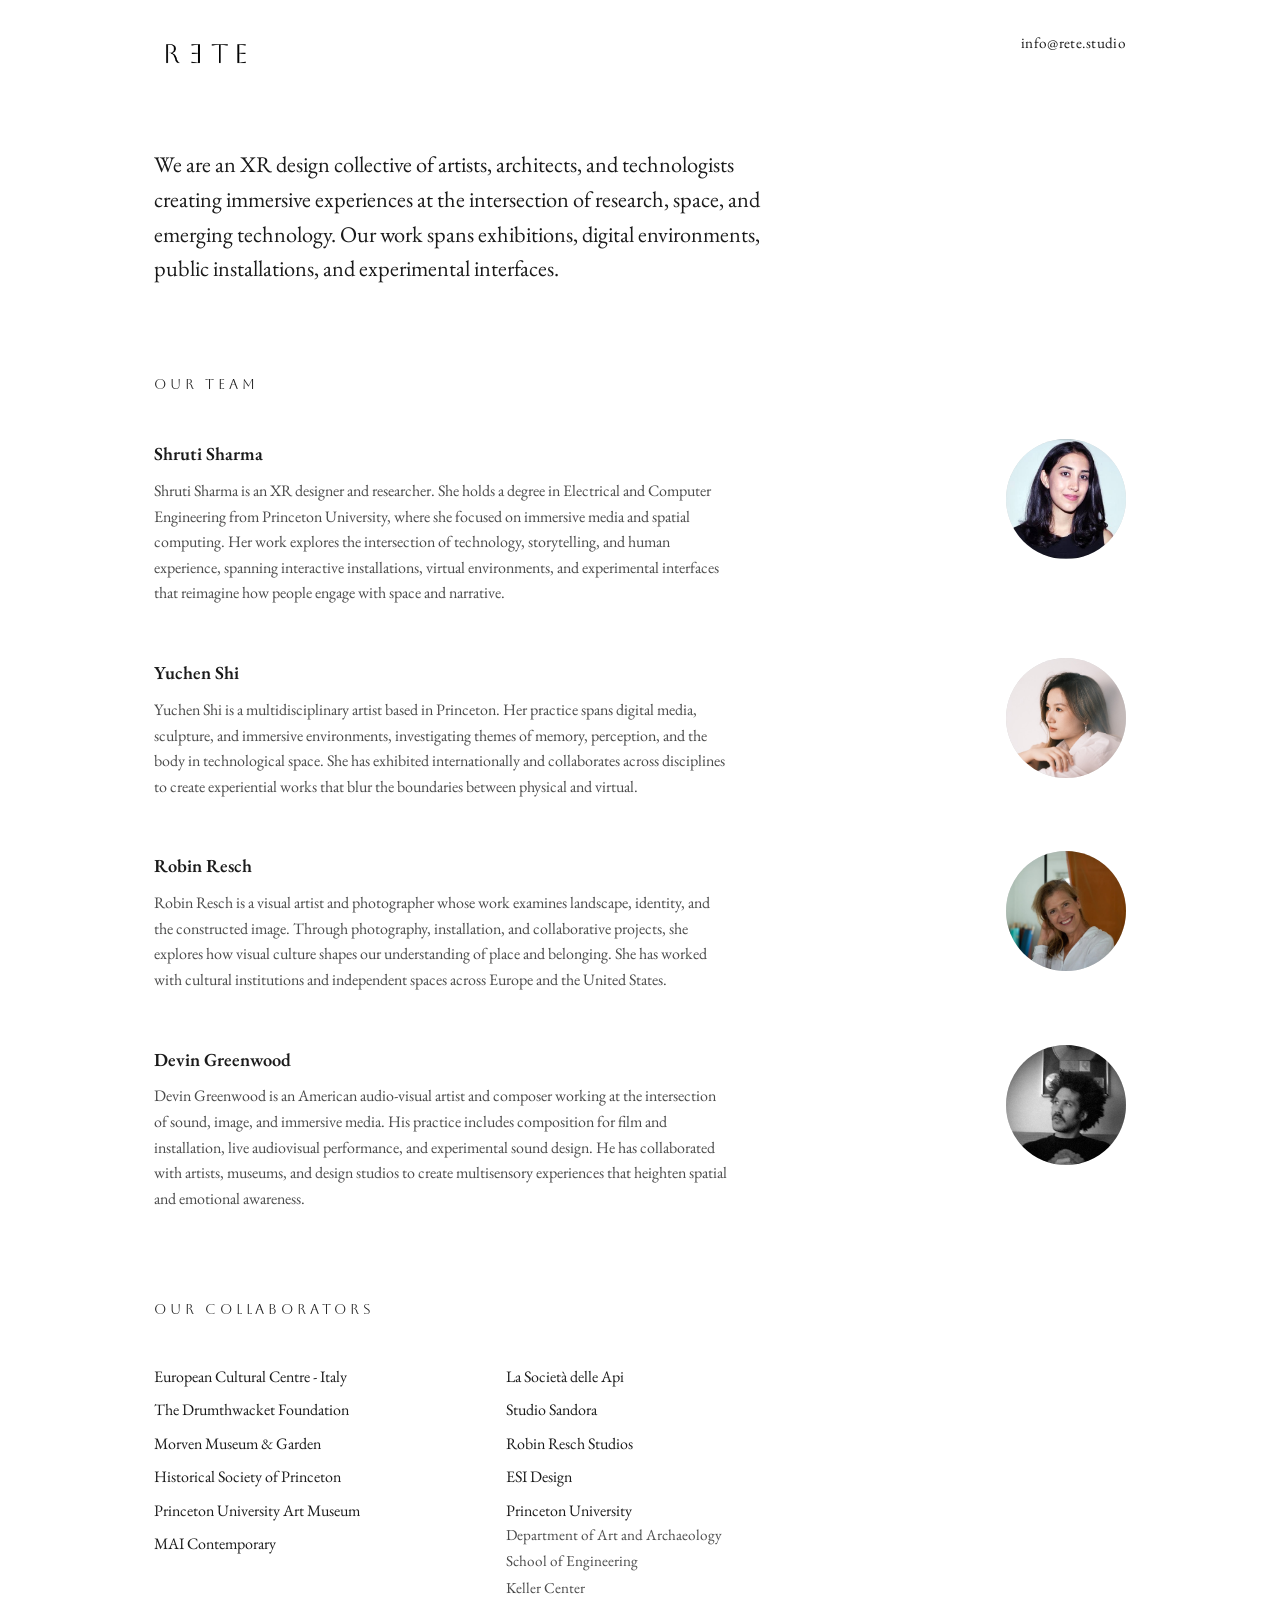
==== about.html @ 3085a91a "Deploy RETE site for GitHub Pages." ====
<!DOCTYPE html>
<html lang="en">
<head>
  <meta charset="UTF-8" />
  <meta name="viewport" content="width=device-width, initial-scale=1.0" />
  <meta name="description" content="About RETE — an XR design collective of artists, architects, and technologists." />
  <title>About Us — RETE</title>
  <link rel="preconnect" href="https://fonts.googleapis.com" />
  <link rel="preconnect" href="https://fonts.gstatic.com" crossorigin />
  <link href="https://fonts.googleapis.com/css2?family=Aboreto&family=EB+Garamond:ital,wght@0,400;0,500;0,600;1,400&display=swap" rel="stylesheet" />
  <link rel="stylesheet" href="styles.css" />
</head>
<body class="page-about">
  <main class="about">
    <header class="about-header">
      <a href="index.html" class="logo logo--header">
        <img src="assets/logo.png" alt="RETE" width="349" height="145" />
      </a>
      <a class="about-email" href="mailto:info@rete.studio">info@rete.studio</a>
    </header>

    <p class="about-intro emerge">
      We are an XR design collective of artists, architects, and technologists creating immersive experiences at the intersection of research, space, and emerging technology. Our work spans exhibitions, digital environments, public installations, and experimental interfaces.
    </p>

    <section class="team" aria-labelledby="team-heading">
      <h2 id="team-heading" class="section-title emerge">OUR TEAM</h2>

      <article class="team-member emerge">
        <div class="team-member-copy">
          <h3 class="team-name">Shruti Sharma</h3>
          <p>
            Shruti Sharma is an XR designer and researcher. She holds a degree in Electrical and Computer Engineering from Princeton University, where she focused on immersive media and spatial computing. Her work explores the intersection of technology, storytelling, and human experience, spanning interactive installations, virtual environments, and experimental interfaces that reimagine how people engage with space and narrative.
          </p>
        </div>
        <div class="team-portrait">
          <img src="assets/shruti-sharma.png" alt="Shruti Sharma" width="200" height="200" />
        </div>
      </article>

      <article class="team-member emerge">
        <div class="team-member-copy">
          <h3 class="team-name">Yuchen Shi</h3>
          <p>
            Yuchen Shi is a multidisciplinary artist based in Princeton. Her practice spans digital media, sculpture, and immersive environments, investigating themes of memory, perception, and the body in technological space. She has exhibited internationally and collaborates across disciplines to create experiential works that blur the boundaries between physical and virtual.
          </p>
        </div>
        <div class="team-portrait">
          <img src="assets/yuchen-shi.png" alt="Yuchen Shi" width="200" height="200" />
        </div>
      </article>

      <article class="team-member emerge">
        <div class="team-member-copy">
          <h3 class="team-name">Robin Resch</h3>
          <p>
            Robin Resch is a visual artist and photographer whose work examines landscape, identity, and the constructed image. Through photography, installation, and collaborative projects, she explores how visual culture shapes our understanding of place and belonging. She has worked with cultural institutions and independent spaces across Europe and the United States.
          </p>
        </div>
        <div class="team-portrait">
          <img src="assets/robin-resch.png" alt="Robin Resch" width="200" height="200" />
        </div>
      </article>

      <article class="team-member emerge">
        <div class="team-member-copy">
          <h3 class="team-name">Devin Greenwood</h3>
          <p>
            Devin Greenwood is an American audio-visual artist and composer working at the intersection of sound, image, and immersive media. His practice includes composition for film and installation, live audiovisual performance, and experimental sound design. He has collaborated with artists, museums, and design studios to create multisensory experiences that heighten spatial and emotional awareness.
          </p>
        </div>
        <div class="team-portrait">
          <img src="assets/devin-greenwood.png" alt="Devin Greenwood" width="200" height="200" />
        </div>
      </article>
    </section>

    <section class="collaborators" aria-labelledby="collaborators-heading">
      <h2 id="collaborators-heading" class="section-title emerge">OUR COLLABORATORS</h2>
      <div class="collaborators-grid emerge">
        <ul>
          <li>European Cultural Centre - Italy</li>
          <li>The Drumthwacket Foundation</li>
          <li>Morven Museum &amp; Garden</li>
          <li>Historical Society of Princeton</li>
          <li>Princeton University Art Museum</li>
          <li>MAI Contemporary</li>
        </ul>
        <ul>
          <li>La Società delle Api</li>
          <li>Studio Sandora</li>
          <li>Robin Resch Studios</li>
          <li>ESI Design</li>
          <li>
            Princeton University
            <ul class="collaborators-sub">
              <li>Department of Art and Archaeology</li>
              <li>School of Engineering</li>
              <li>Keller Center</li>
            </ul>
          </li>
        </ul>
      </div>
    </section>
  </main>

  <script src="about.js"></script>
</body>
</html>
---- styles.css ----
:root {
  --cream: #f7f0e8;
  --ink: #1a1a1a;
  --muted: #4a4a4a;
  --portrait: #d9d9d9;
  --page: #ffffff;
  --font-display: "Aboreto", serif;
  --font-serif: "EB Garamond", "Garamond", serif;
}

*,
*::before,
*::after {
  box-sizing: border-box;
}

html {
  scroll-behavior: smooth;
}

body {
  margin: 0;
  font-family: var(--font-serif);
  color: var(--ink);
  background: var(--page);
  line-height: 1.55;
  -webkit-font-smoothing: antialiased;
}

a {
  color: inherit;
  text-decoration: none;
}

/* ——— Logo ——— */

.logo {
  display: block;
  margin: 0;
  line-height: 0;
}

.logo img {
  display: block;
  width: auto;
  height: auto;
}

.logo--hero {
  position: relative;
  z-index: 2;
  width: clamp(12rem, 38vw, 22rem);
  opacity: 0;
  transform: translateY(12px) scale(0.985);
  filter: blur(8px);
  transition:
    opacity 1.6s cubic-bezier(0.22, 1, 0.36, 1),
    transform 1.6s cubic-bezier(0.22, 1, 0.36, 1),
    filter 1.6s cubic-bezier(0.22, 1, 0.36, 1);
}

.logo--hero img {
  width: 100%;
}

.logo--hero.is-visible {
  opacity: 1;
  transform: translateY(0) scale(1);
  filter: blur(0);
}

.logo--header {
  width: 6.5rem;
}

.logo--header img {
  width: 100%;
  filter: brightness(0);
}

/* ——— Home ——— */

.page-home {
  background: #1a0a0c;
}

.home-stage {
  position: fixed;
  inset: 0;
  z-index: 1;
  display: grid;
  place-items: center;
  overflow: hidden;
  pointer-events: none;
}

.home-stage .about-nav {
  pointer-events: none;
}

.home-stage .about-nav.is-visible {
  pointer-events: auto;
}

.home-base {
  position: absolute;
  inset: 0;
  background:
    radial-gradient(ellipse 70% 60% at 20% 25%, #ff8a3d 0%, transparent 55%),
    radial-gradient(ellipse 65% 55% at 55% 50%, #e84a3c 0%, transparent 58%),
    radial-gradient(ellipse 75% 65% at 80% 75%, #c41e72 0%, transparent 55%),
    linear-gradient(135deg, #ff6b35 0%, #e23a4a 42%, #b8186a 100%);
  filter: blur(28px);
  transform: scale(1.08);
}

.home-media {
  position: absolute;
  inset: 0;
  overflow: hidden;
  opacity: 0;
  transition: opacity 1.25s cubic-bezier(0.22, 1, 0.36, 1);
}

.home-media.is-active {
  opacity: 1;
}

.home-media--scroll {
  z-index: 1;
}

.home-video {
  position: absolute;
  inset: 0;
  width: 100%;
  height: 100%;
  object-fit: cover;
  object-position: center;
  transform: scale(1.35);
  opacity: 1;
  transition: opacity 1.1s ease;
}

.home-video.is-dissolving {
  opacity: 0;
}

.home-scroll {
  height: 180vh;
  pointer-events: none;
}

.about-nav {
  position: fixed;
  top: 1.75rem;
  right: 2rem;
  z-index: 20;
  font-family: var(--font-display);
  font-size: 0.7rem;
  letter-spacing: 0.22em;
  color: var(--cream);
  opacity: 0;
  transform: translateY(-8px);
  filter: blur(4px);
  transition:
    opacity 0.9s cubic-bezier(0.22, 1, 0.36, 1),
    transform 0.9s cubic-bezier(0.22, 1, 0.36, 1),
    filter 0.9s cubic-bezier(0.22, 1, 0.36, 1);
}

.about-nav.is-visible {
  opacity: 1;
  transform: translateY(0);
  filter: blur(0);
}

/* ——— About page ——— */

.page-about {
  background: var(--page);
}

.about {
  position: relative;
  background: var(--page);
  padding: 2rem clamp(1.5rem, 5vw, 4.5rem) 6rem;
  max-width: 1100px;
  margin: 0 auto;
}

.about-header {
  display: flex;
  align-items: flex-start;
  justify-content: space-between;
  gap: 1rem;
  margin-bottom: 4.5rem;
}

.about-email {
  font-family: var(--font-serif);
  font-size: 0.95rem;
  letter-spacing: 0.02em;
  color: var(--ink);
}

.about-intro {
  max-width: 38rem;
  margin: 0 0 5.5rem;
  font-size: clamp(1.15rem, 2.1vw, 1.4rem);
  font-weight: 400;
  line-height: 1.55;
  color: var(--ink);
}

.section-title {
  margin: 0 0 2.75rem;
  font-family: var(--font-display);
  font-size: 0.85rem;
  font-weight: 400;
  letter-spacing: 0.28em;
  text-transform: uppercase;
}

.team {
  margin-bottom: 5.5rem;
}

.team-member {
  display: grid;
  grid-template-columns: minmax(0, 1fr) auto;
  gap: clamp(1.5rem, 4vw, 3.5rem);
  align-items: start;
  margin-bottom: 3.25rem;
}

.team-member:last-child {
  margin-bottom: 0;
}

.team-name {
  margin: 0 0 0.65rem;
  font-family: var(--font-serif);
  font-size: 1.15rem;
  font-weight: 600;
}

.team-member-copy p {
  margin: 0;
  max-width: 36rem;
  font-size: 1rem;
  line-height: 1.6;
  color: var(--muted);
}

.team-portrait {
  width: clamp(5.5rem, 12vw, 7.5rem);
  height: clamp(5.5rem, 12vw, 7.5rem);
  border-radius: 50%;
  background: var(--portrait);
  flex-shrink: 0;
  overflow: hidden;
}

.team-portrait img {
  width: 100%;
  height: 100%;
  object-fit: cover;
  object-position: center top;
  display: block;
}

.collaborators-grid {
  display: grid;
  grid-template-columns: 1fr 1fr;
  gap: 2rem 4rem;
  max-width: 40rem;
}

.collaborators-grid ul {
  list-style: none;
  margin: 0;
  padding: 0;
}

.collaborators-grid > ul > li {
  margin-bottom: 0.55rem;
  font-size: 1rem;
  color: var(--ink);
}

.collaborators-sub {
  list-style: none;
  margin: 0.35rem 0 0;
  padding-left: 1.1rem;
}

.collaborators-sub li {
  margin-bottom: 0.2rem;
  font-size: 0.95rem;
  color: var(--muted);
}

/* ——— Scroll emerge ——— */

.emerge {
  opacity: 0;
  transform: translateY(18px);
  filter: blur(6px);
  transition:
    opacity 1s cubic-bezier(0.22, 1, 0.36, 1),
    transform 1s cubic-bezier(0.22, 1, 0.36, 1),
    filter 1s cubic-bezier(0.22, 1, 0.36, 1);
}

.emerge.is-visible {
  opacity: 1;
  transform: translateY(0);
  filter: blur(0);
}

@media (max-width: 700px) {
  .about-nav {
    top: 1.25rem;
    right: 1.25rem;
    font-size: 0.62rem;
  }

  .about-header {
    margin-bottom: 3rem;
  }

  .about-intro {
    margin-bottom: 3.5rem;
  }

  .team-member {
    grid-template-columns: 1fr;
    gap: 1.25rem;
  }

  .team-portrait {
    order: -1;
    width: 5rem;
    height: 5rem;
  }

  .collaborators-grid {
    grid-template-columns: 1fr;
    gap: 1.5rem;
  }
}

@media (prefers-reduced-motion: reduce) {
  .home-media,
  .home-video {
    transition: none;
  }

  .home-video {
    transform: scale(1.35);
  }

  .logo--hero,
  .about-nav,
  .emerge {
    transition: none;
    filter: none;
    transform: none;
  }

  .logo--hero,
  .about-nav.is-visible,
  .emerge.is-visible {
    opacity: 1;
  }
}
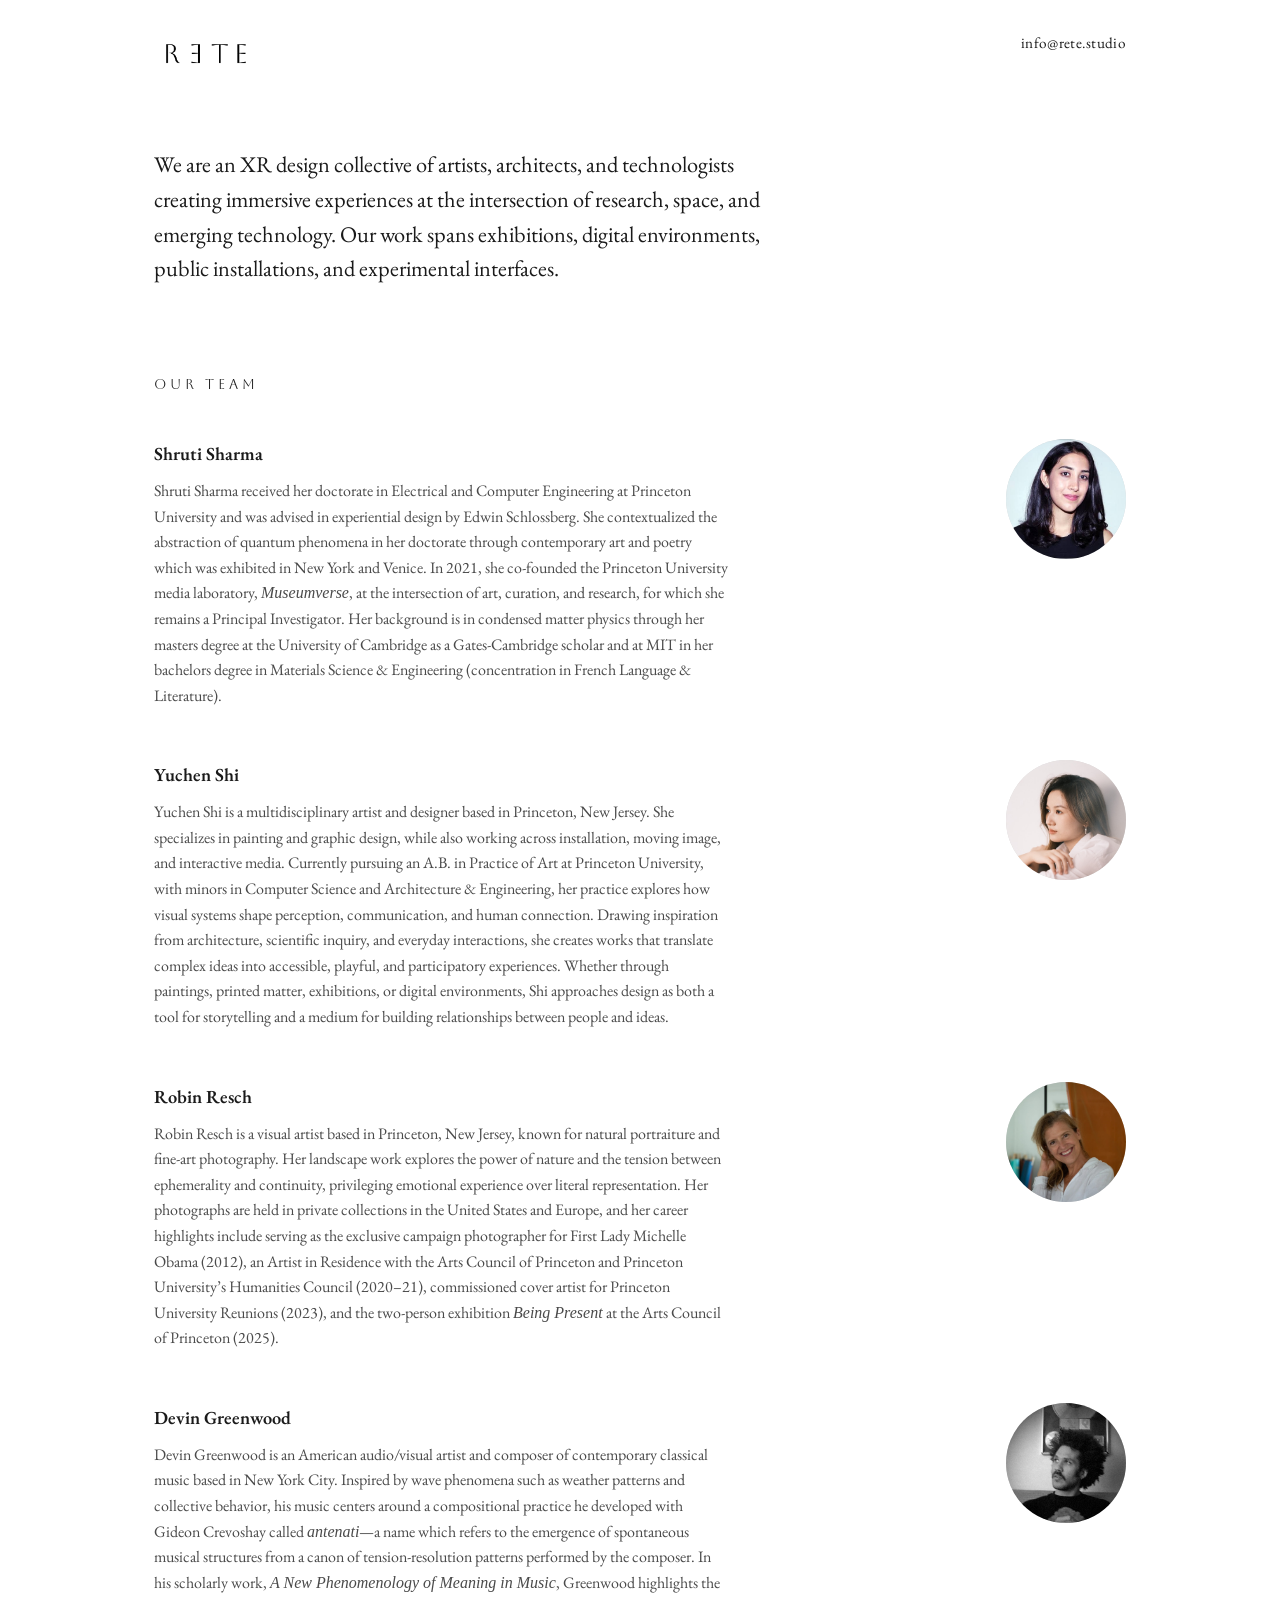
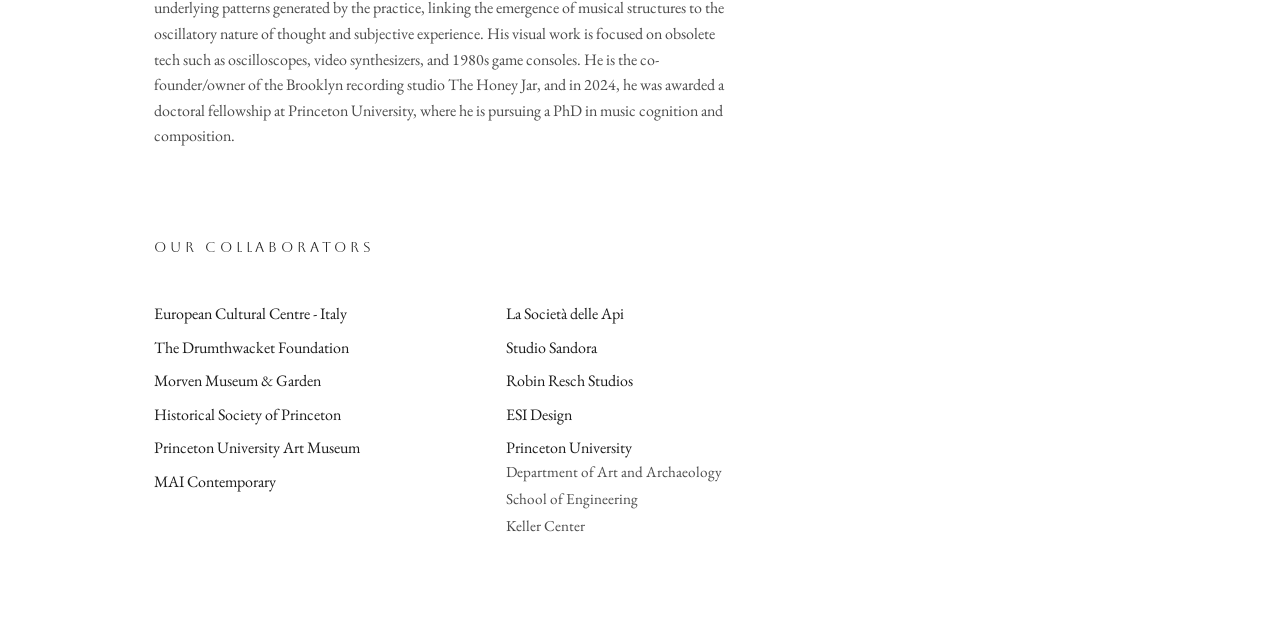
==== commit 48334eff: "Update team bios with final copy." ====
--- a/about.html
+++ b/about.html
@@ -30,7 +30,7 @@
         <div class="team-member-copy">
           <h3 class="team-name">Shruti Sharma</h3>
           <p>
-            Shruti Sharma is an XR designer and researcher. She holds a degree in Electrical and Computer Engineering from Princeton University, where she focused on immersive media and spatial computing. Her work explores the intersection of technology, storytelling, and human experience, spanning interactive installations, virtual environments, and experimental interfaces that reimagine how people engage with space and narrative.
+            Shruti Sharma received her doctorate in Electrical and Computer Engineering at Princeton University and was advised in experiential design by Edwin Schlossberg. She contextualized the abstraction of quantum phenomena in her doctorate through contemporary art and poetry which was exhibited in New York and Venice. In 2021, she co-founded the Princeton University media laboratory, <em>Museumverse</em>, at the intersection of art, curation, and research, for which she remains a Principal Investigator. Her background is in condensed matter physics through her masters degree at the University of Cambridge as a Gates-Cambridge scholar and at MIT in her bachelors degree in Materials Science &amp; Engineering (concentration in French Language &amp; Literature).
           </p>
         </div>
         <div class="team-portrait">
@@ -42,7 +42,7 @@
         <div class="team-member-copy">
           <h3 class="team-name">Yuchen Shi</h3>
           <p>
-            Yuchen Shi is a multidisciplinary artist based in Princeton. Her practice spans digital media, sculpture, and immersive environments, investigating themes of memory, perception, and the body in technological space. She has exhibited internationally and collaborates across disciplines to create experiential works that blur the boundaries between physical and virtual.
+            Yuchen Shi is a multidisciplinary artist and designer based in Princeton, New Jersey. She specializes in painting and graphic design, while also working across installation, moving image, and interactive media. Currently pursuing an A.B. in Practice of Art at Princeton University, with minors in Computer Science and Architecture &amp; Engineering, her practice explores how visual systems shape perception, communication, and human connection. Drawing inspiration from architecture, scientific inquiry, and everyday interactions, she creates works that translate complex ideas into accessible, playful, and participatory experiences. Whether through paintings, printed matter, exhibitions, or digital environments, Shi approaches design as both a tool for storytelling and a medium for building relationships between people and ideas.
           </p>
         </div>
         <div class="team-portrait">
@@ -54,7 +54,7 @@
         <div class="team-member-copy">
           <h3 class="team-name">Robin Resch</h3>
           <p>
-            Robin Resch is a visual artist and photographer whose work examines landscape, identity, and the constructed image. Through photography, installation, and collaborative projects, she explores how visual culture shapes our understanding of place and belonging. She has worked with cultural institutions and independent spaces across Europe and the United States.
+            Robin Resch is a visual artist based in Princeton, New Jersey, known for natural portraiture and fine-art photography. Her landscape work explores the power of nature and the tension between ephemerality and continuity, privileging emotional experience over literal representation. Her photographs are held in private collections in the United States and Europe, and her career highlights include serving as the exclusive campaign photographer for First Lady Michelle Obama (2012), an Artist in Residence with the Arts Council of Princeton and Princeton University’s Humanities Council (2020–21), commissioned cover artist for Princeton University Reunions (2023), and the two-person exhibition <em>Being Present</em> at the Arts Council of Princeton (2025).
           </p>
         </div>
         <div class="team-portrait">
@@ -66,7 +66,7 @@
         <div class="team-member-copy">
           <h3 class="team-name">Devin Greenwood</h3>
           <p>
-            Devin Greenwood is an American audio-visual artist and composer working at the intersection of sound, image, and immersive media. His practice includes composition for film and installation, live audiovisual performance, and experimental sound design. He has collaborated with artists, museums, and design studios to create multisensory experiences that heighten spatial and emotional awareness.
+            Devin Greenwood is an American audio/visual artist and composer of contemporary classical music based in New York City. Inspired by wave phenomena such as weather patterns and collective behavior, his music centers around a compositional practice he developed with Gideon Crevoshay called <em>antenati</em>—a name which refers to the emergence of spontaneous musical structures from a canon of tension-resolution patterns performed by the composer. In his scholarly work, <em>A New Phenomenology of Meaning in Music</em>, Greenwood highlights the underlying patterns generated by the practice, linking the emergence of musical structures to the oscillatory nature of thought and subjective experience. His visual work is focused on obsolete tech such as oscilloscopes, video synthesizers, and 1980s game consoles. He is the co-founder/owner of the Brooklyn recording studio The Honey Jar, and in 2024, he was awarded a doctoral fellowship at Princeton University, where he is pursuing a PhD in music cognition and composition.
           </p>
         </div>
         <div class="team-portrait">
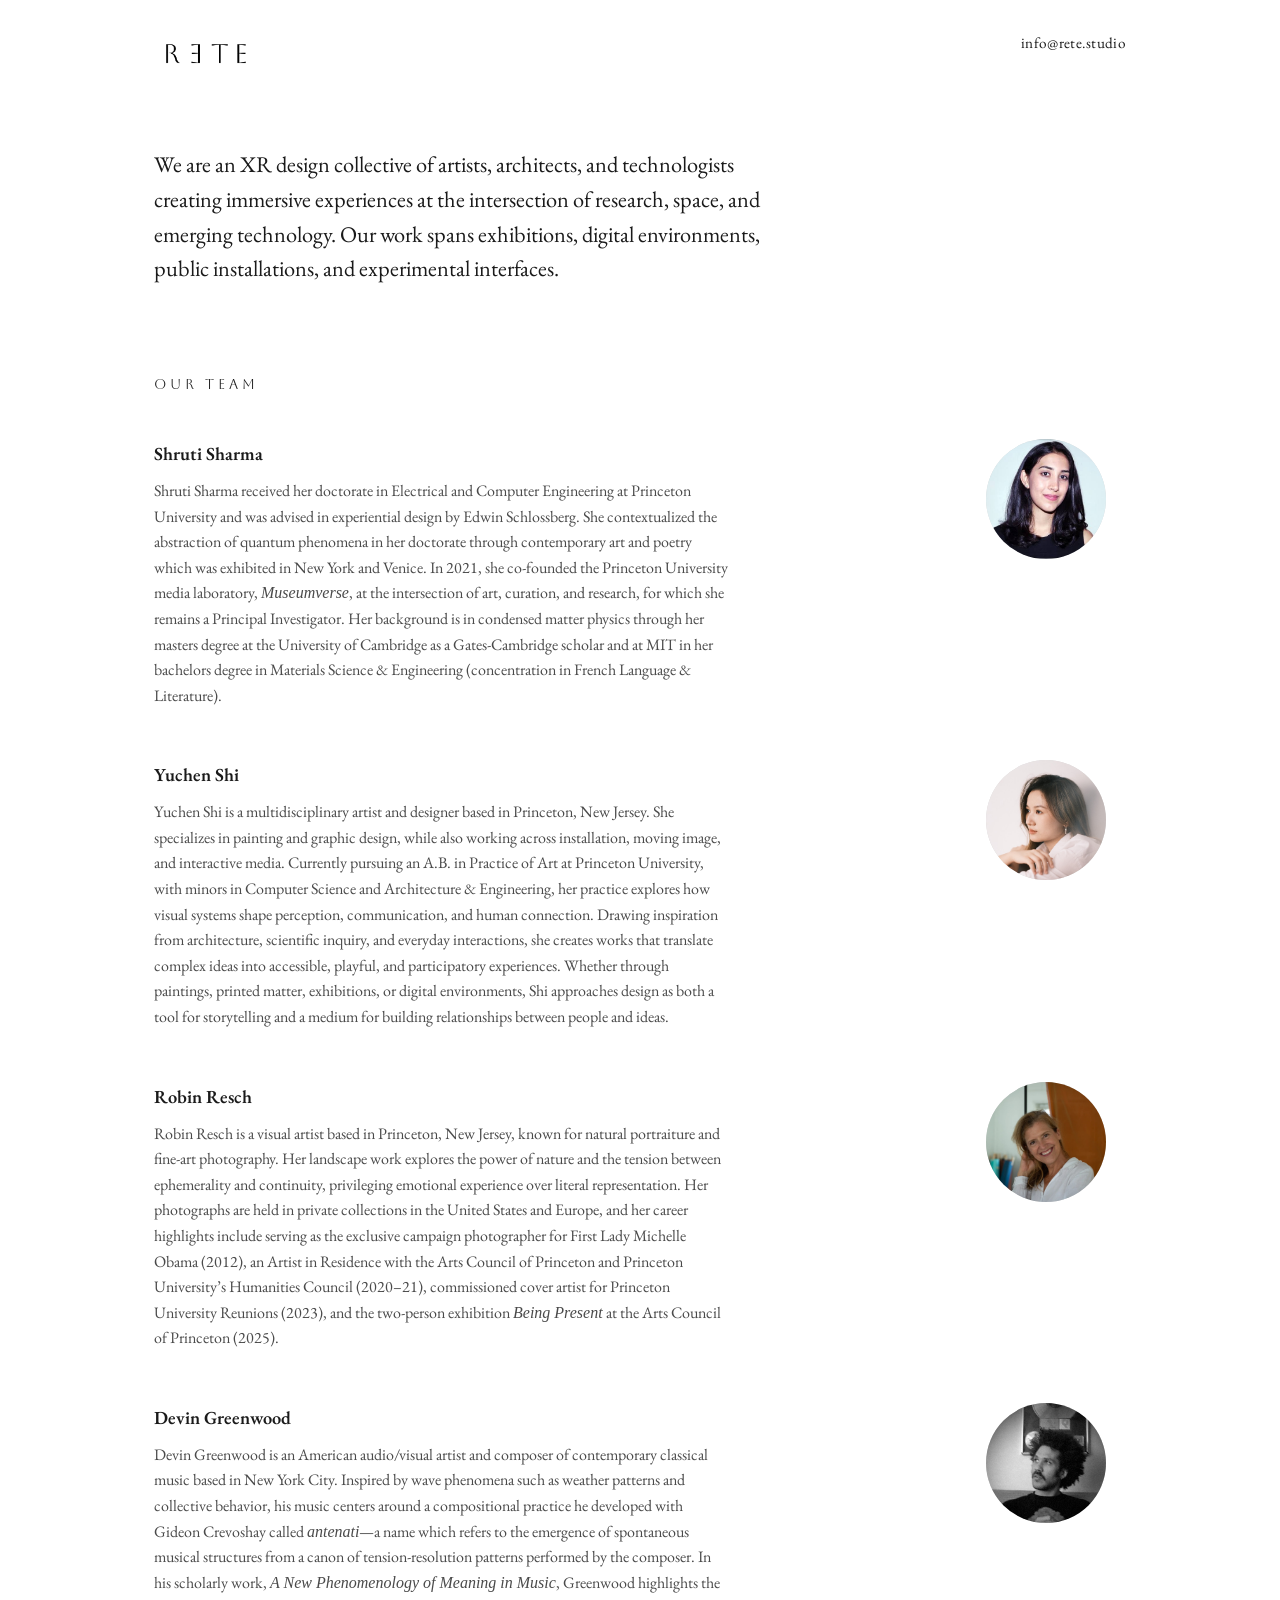
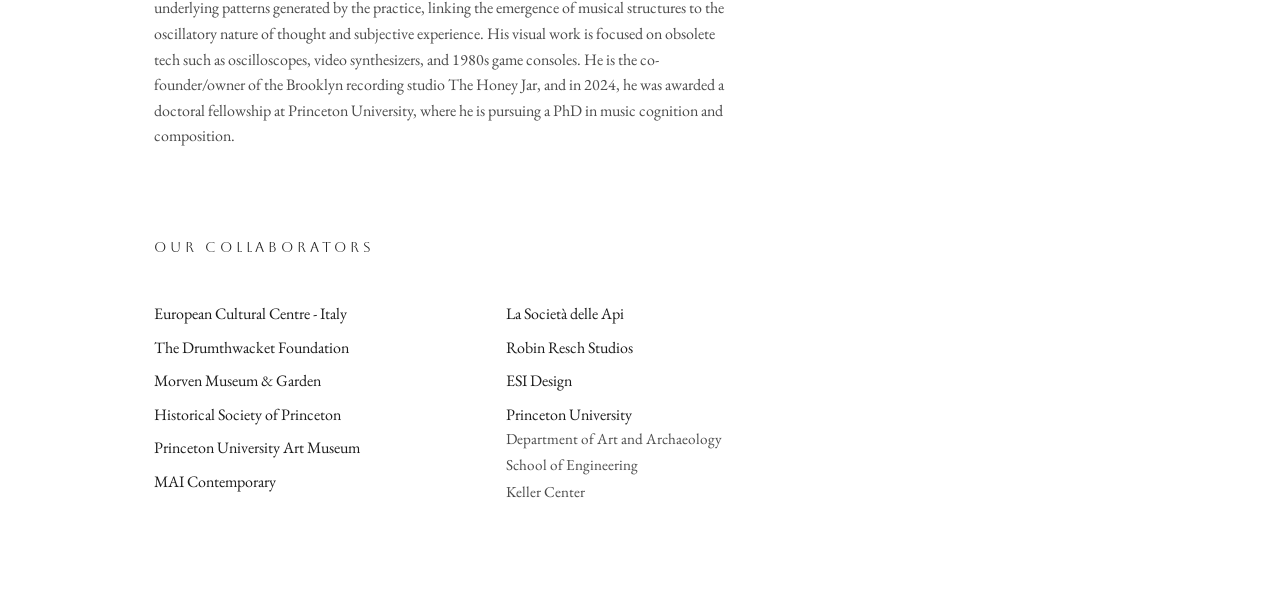
==== commit d4e97001: "Remove Studio Sandora from collaborators." ====
--- a/about.html
+++ b/about.html
@@ -88,7 +88,6 @@
         </ul>
         <ul>
           <li>La Società delle Api</li>
-          <li>Studio Sandora</li>
           <li>Robin Resch Studios</li>
           <li>ESI Design</li>
           <li>
--- a/styles.css
+++ b/styles.css
@@ -260,6 +260,7 @@
   background: var(--portrait);
   flex-shrink: 0;
   overflow: hidden;
+  margin-inline-end: 20px;
 }
 
 .team-portrait img {
@@ -343,6 +344,7 @@
     order: -1;
     width: 5rem;
     height: 5rem;
+    margin-inline-end: 0;
   }
 
   .collaborators-grid {
